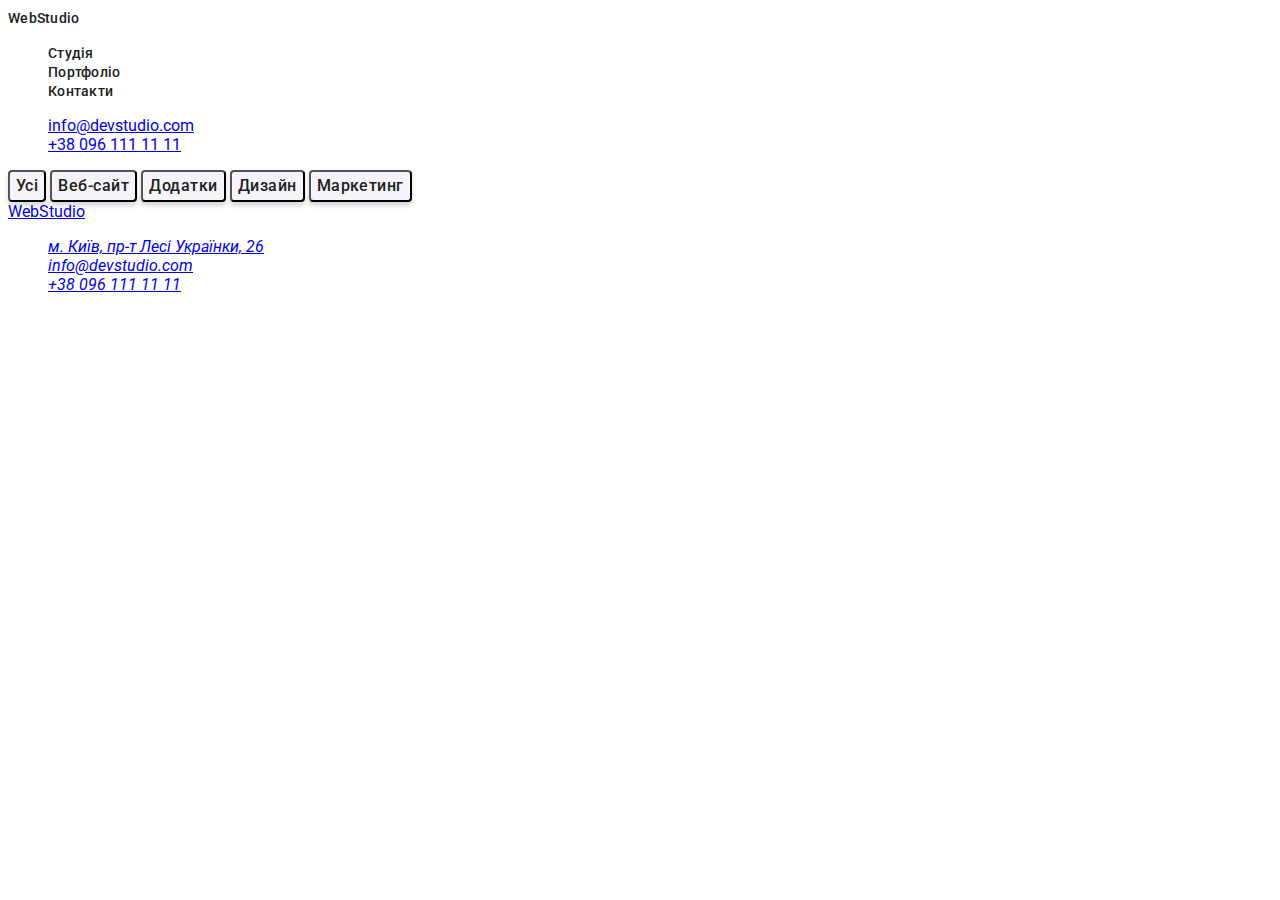
==== portfolio.html @ e7b6eefb "homework qestions" ====
<!DOCTYPE html>
<html lang="uk">
  <head>
    <meta charset="UTF-8" />
    <meta http-equiv="X-UA-Compatible" content="IE=edge" />
    <meta name="viewport" content="width=device-width, initial-scale=1.0" />
    <title>Портфоліо</title>
    <link rel="stylesheet" href="./css/styles.css" />
    <link
      href="https://fonts.googleapis.com/css2?family=Open+Sans:wght@700&family=Raleway:wght@700&family=Roboto:wght@400;500;700;900&display=swap"
      rel="stylesheet"
    />
  </head>
  <body>
    <header>
      <nav>
        <a href="./index.html">WebStudio</a>
        <ul>
          <li><a href="./index.html">Студія</a></li>
          <li><a href="./portfolio.html">Портфоліо</a></li>
          <li><a href="#">Контакти</a></li>
        </ul>
      </nav>
      <ul>
        <li><a href="mailto:info@devstudio.com">info@devstudio.com</a></li>
        <li><a href="tel:+380961111111">+38 096 111 11 11</a></li>
      </ul>
    </header>
    <main>
      <section class="filter">
        <h1 hidden >Filter</h1>
        <button type="button">Усі</button>
        <button type="button">Веб-сайт</button>
        <button type="button">Додатки</button>
        <button type="button">Дизайн</button>
        <button type="button">Маркетинг</button>
      </section>
      <section>
        <h2 hidden></h2>

      </section>
    </main>
    <footer>
      <a href="./index.html">WebStudio</a>
      <address>
        <ul>
          <li>
            <a
              href="https://goo.gl/maps/t1mz7qdVsMJgDCq68"
              target="_blank"
              rel="noreferrer noopener nofollow"
              >м. Київ, пр-т Лесі Українки, 26</a
            >
          </li>
          <li><a href="mailto:info@devstudio.com">info@devstudio.com</a></li>
          <li><a href="tel:+380961111111">+38 096 111 11 11</a></li>
        </ul>
      </address>
    </footer>
  </body>
</html>
---- css/styles.css ----
body {
  font-family: Roboto, sans-serif;
  --hover-color: #2196f3;
}

button {
  color: #ffffff;
  background: #2196f3;
  font-family: Roboto, sans-serif;
  font-size: 16px;
  font-weight: 700;
  line-height: 30px;
  align-items: center;
  text-align: center;
  letter-spacing: 0.06em;
  box-shadow: 0px 4px 4px rgba(0, 0, 0, 0.15);
  border-radius: 4px;
}

button:hover,
button:active,
button:focus {
  background: #188ce8;
}

.section-title {
  text-transform: uppercase;
  color: #ffffff;
  font-weight: 900;
  font-size: 44px;
  line-height: 60px;
  text-align: center;
  letter-spacing: 0.06em;
}

li {
  list-style: none;
}

.features-list h3 {
  font-weight: 700;
  font-size: 14px;
  line-height: 16px;
  letter-spacing: 0.03em;
  text-transform: uppercase;
}

.features-list p {
  color: #757575;
  font-weight: 400;
  font-size: 14px;
  line-height: 24px;
  letter-spacing: 0.03em;
}

.filter > button {
  color: #212121;
  background: #f5f4fa;
  /* font-family: 'Roboto'; */
  font-weight: 500;
  font-size: 16px;
  line-height: 26px;
  text-align: center;
  letter-spacing: 0.03em;
}

nav a {
  color: #212121;
  font-weight: 500;
  font-size: 14px;
  line-height: 16px;
  letter-spacing: 0.02em;
  text-decoration: none;
}

nav a:hover {
  color: var(--hover-color);
}

.comm a {
  color: #757575;
  font-weight: 500;
  font-size: 14px;
  line-height: 16px;
  letter-spacing: 0.02em;
  text-decoration: none;
}
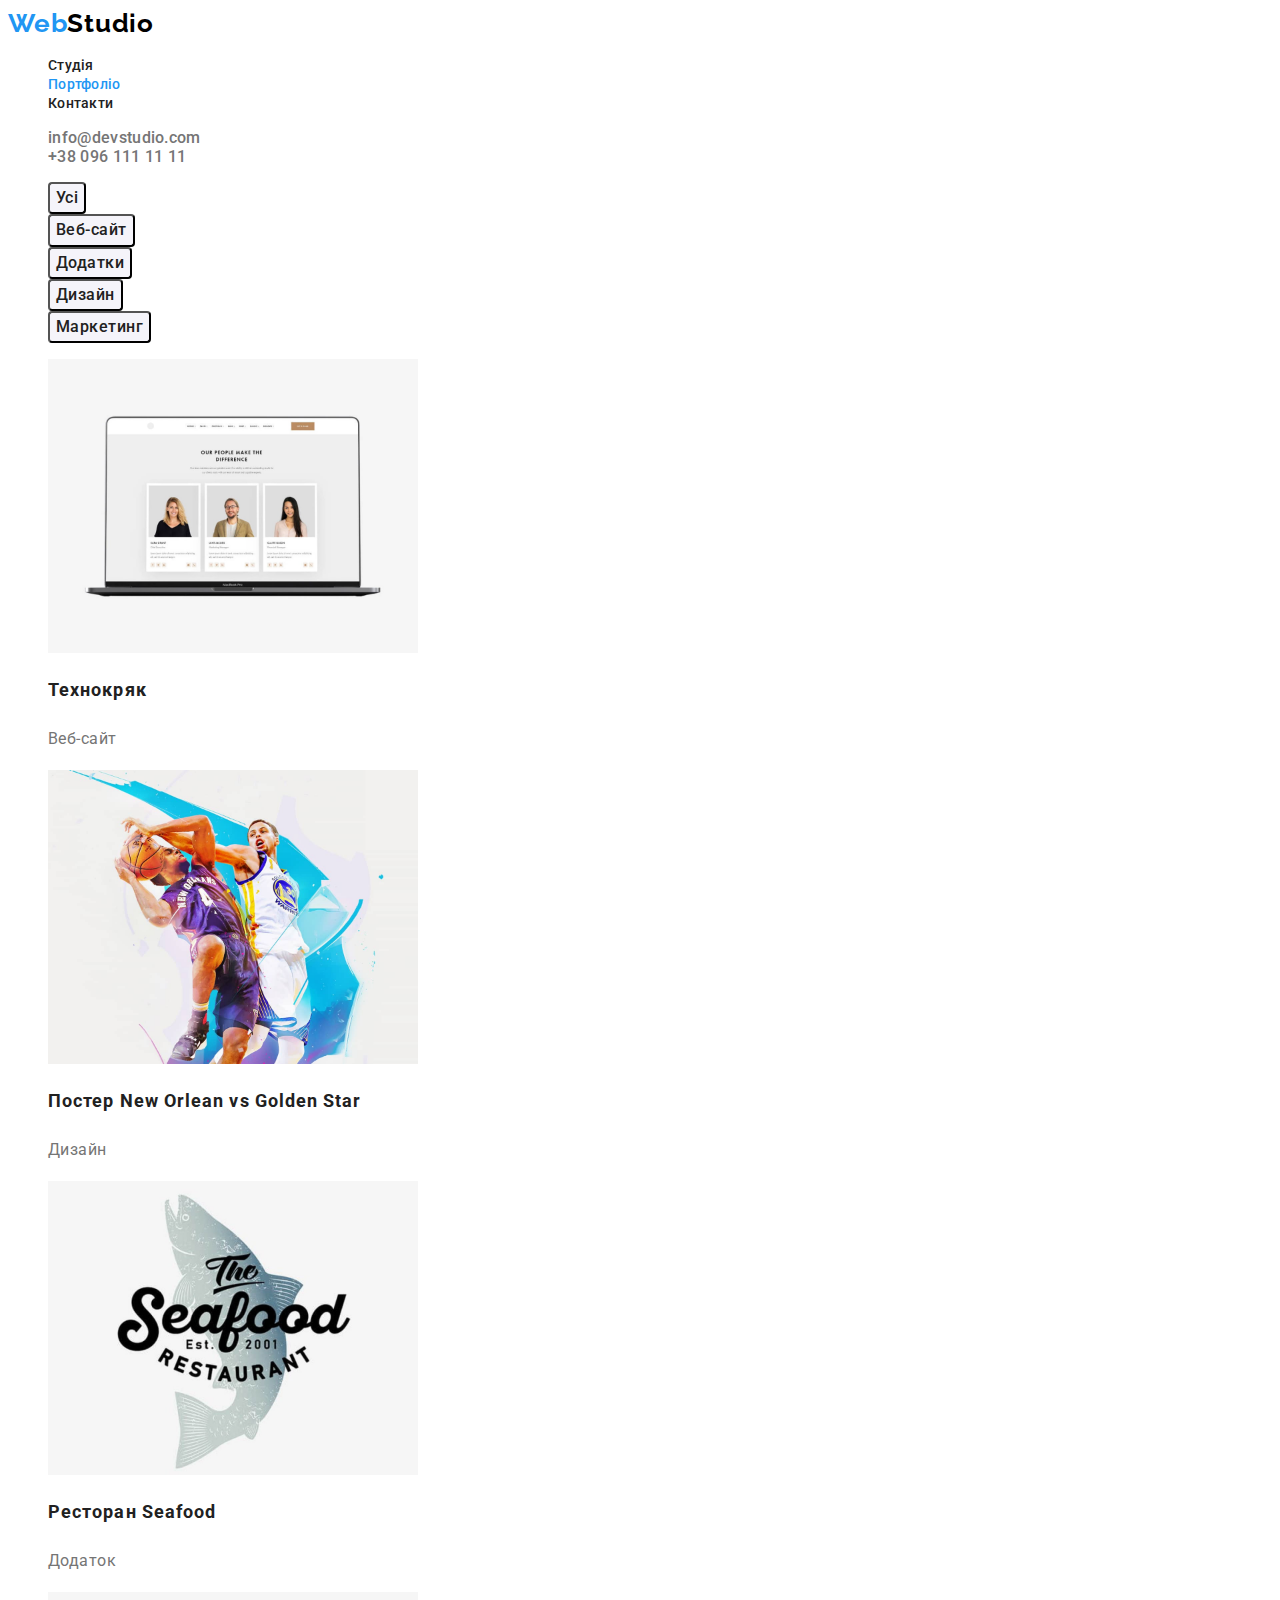
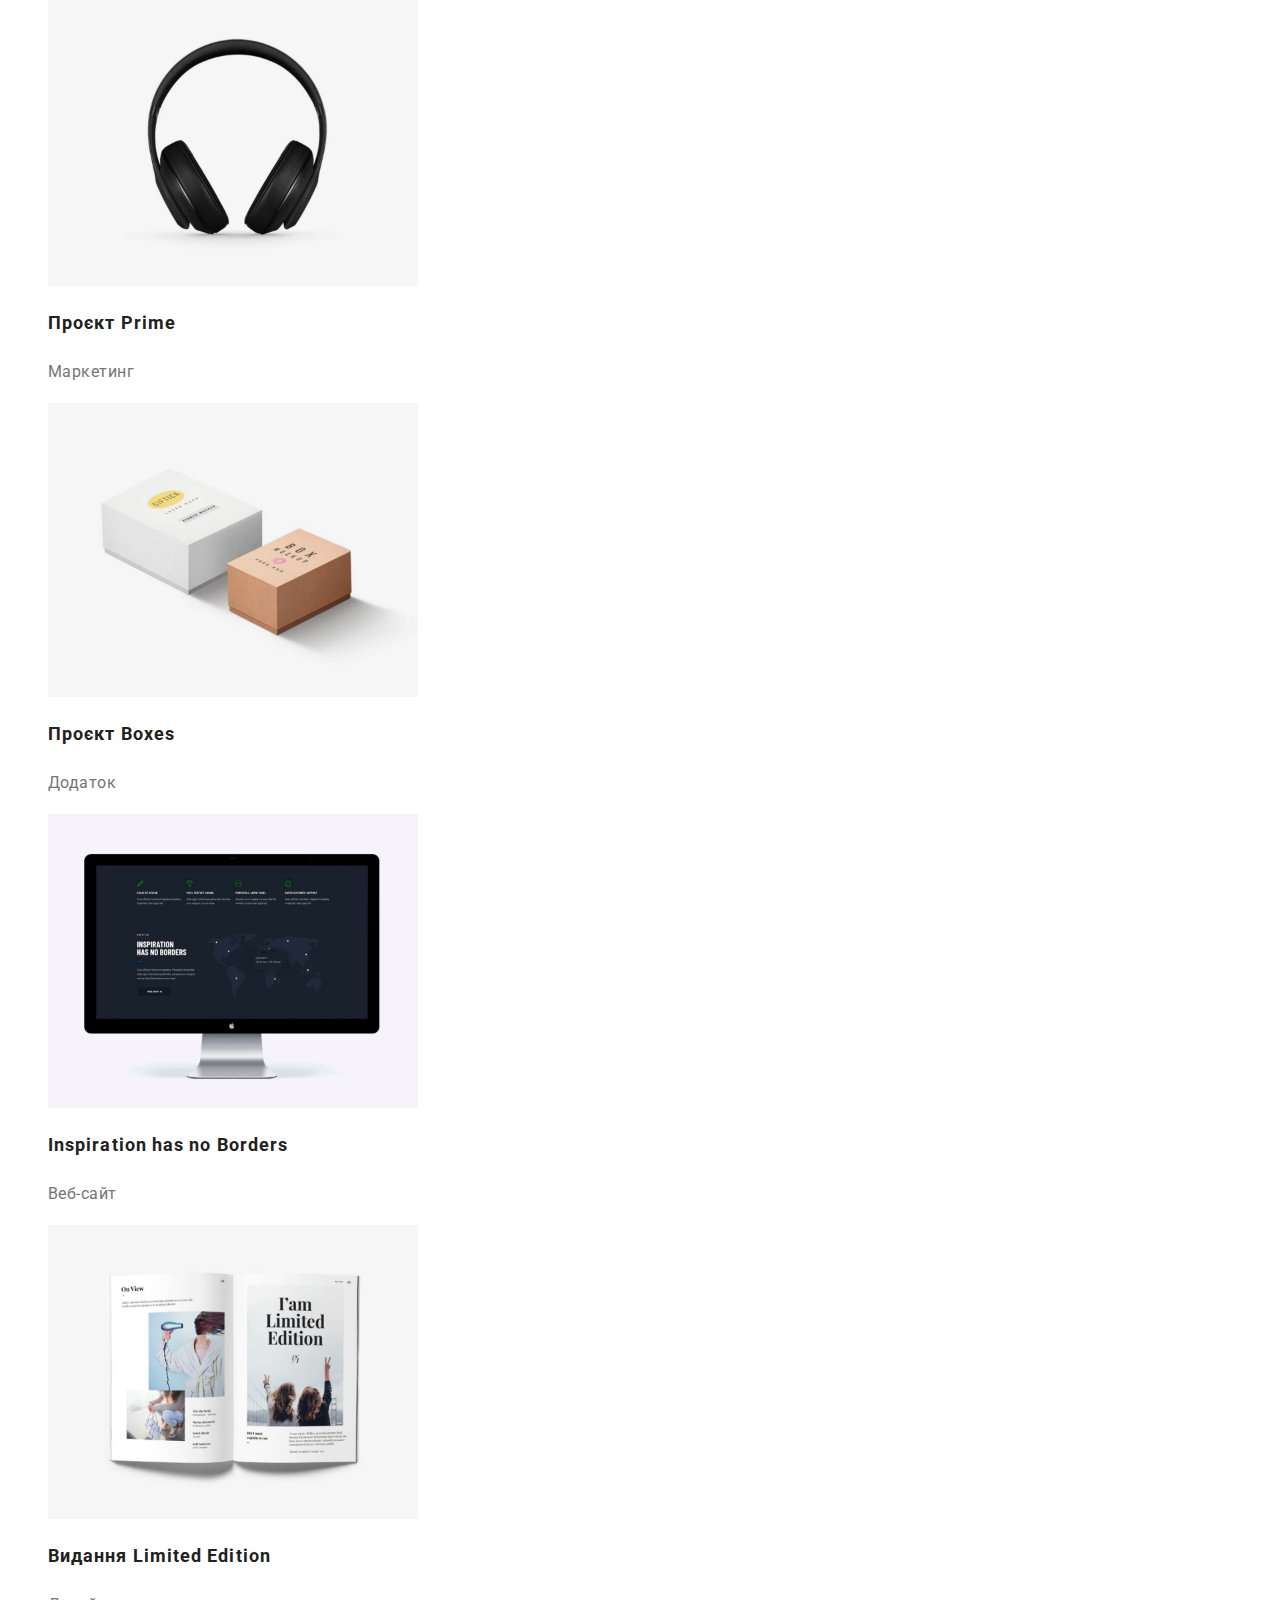
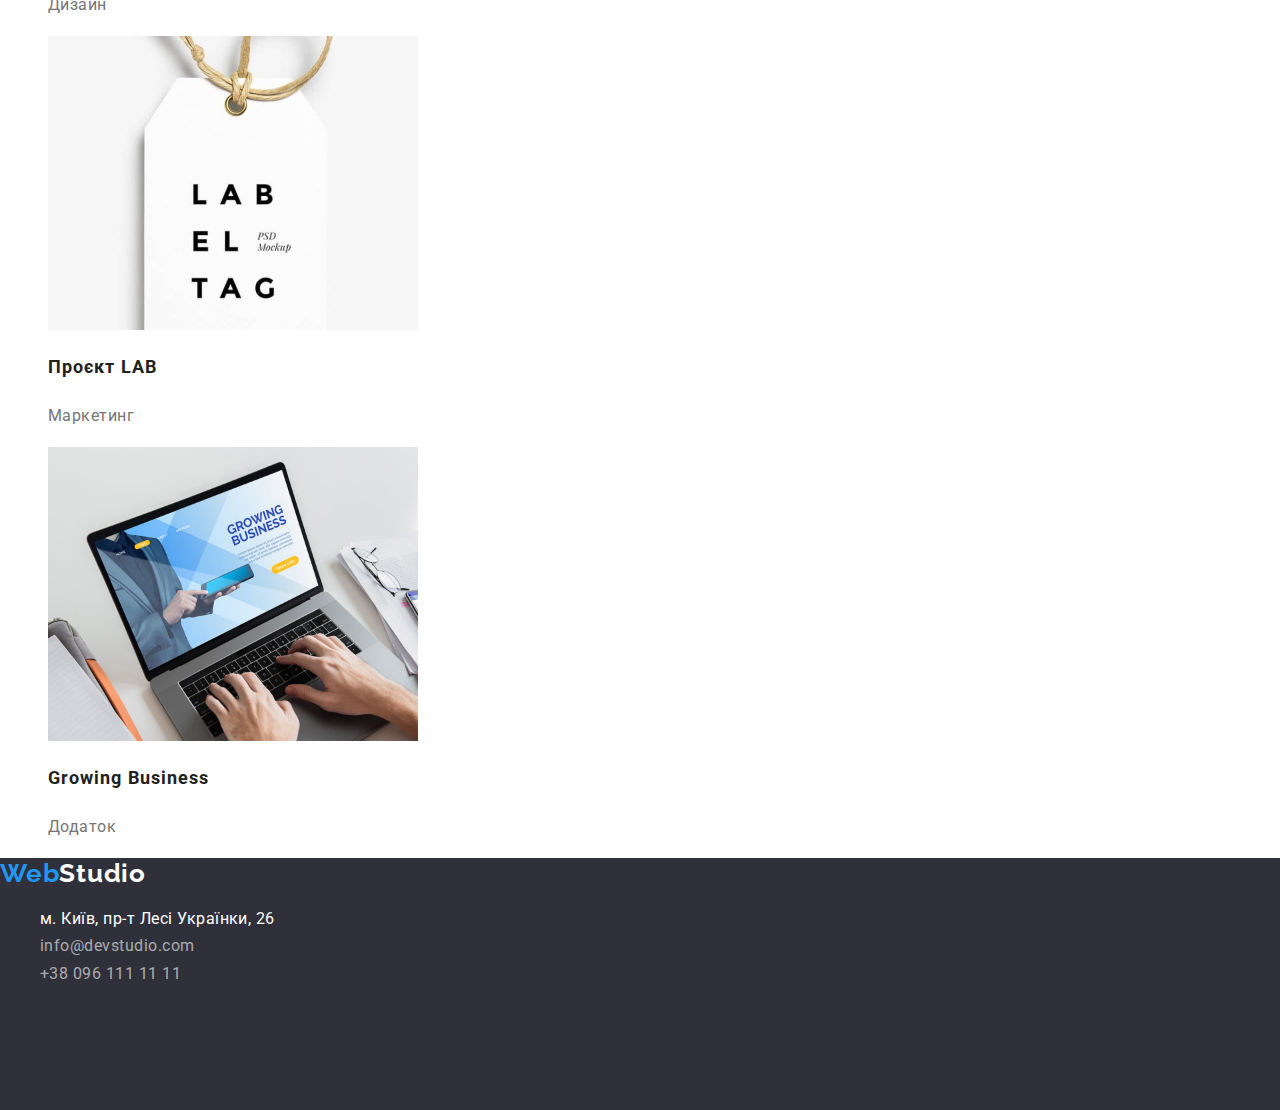
==== commit 9e0f1f8f: "homework #2" ====
--- a/portfolio.html
+++ b/portfolio.html
@@ -5,6 +5,7 @@
     <meta http-equiv="X-UA-Compatible" content="IE=edge" />
     <meta name="viewport" content="width=device-width, initial-scale=1.0" />
     <title>Портфоліо</title>
+    <link rel="stylesheet" href="./css/main-normalize.css" />
     <link rel="stylesheet" href="./css/styles.css" />
     <link
       href="https://fonts.googleapis.com/css2?family=Open+Sans:wght@700&family=Raleway:wght@700&family=Roboto:wght@400;500;700;900&display=swap"
@@ -12,39 +13,124 @@
     />
   </head>
   <body>
-    <header>
+    <header class="header">
       <nav>
-        <a href="./index.html">WebStudio</a>
+        <a class="logo" href="./index.html"
+          ><span class="accent">Web</span>Studio</a
+        >
         <ul>
-          <li><a href="./index.html">Студія</a></li>
-          <li><a href="./portfolio.html">Портфоліо</a></li>
-          <li><a href="#">Контакти</a></li>
+          <li class="nav-item"><a href="./index.html">Студія</a></li>
+          <li class="nav-item active">
+            <a href="./portfolio.html">Портфоліо</a>
+          </li>
+          <li class="nav-item"><a href="#">Контакти</a></li>
         </ul>
       </nav>
       <ul>
-        <li><a href="mailto:info@devstudio.com">info@devstudio.com</a></li>
-        <li><a href="tel:+380961111111">+38 096 111 11 11</a></li>
+        <li class="contact-item">
+          <a href="mailto:info@devstudio.com">info@devstudio.com</a>
+        </li>
+        <li class="contact-item">
+          <a href="tel:+380961111111">+38 096 111 11 11</a>
+        </li>
       </ul>
     </header>
     <main>
       <section class="filter">
-        <h1 hidden >Filter</h1>
-        <button type="button">Усі</button>
-        <button type="button">Веб-сайт</button>
-        <button type="button">Додатки</button>
-        <button type="button">Дизайн</button>
-        <button type="button">Маркетинг</button>
-      </section>
-      <section>
-        <h2 hidden></h2>
-
+        <h1 hidden>Portfolio</h1>
+        <!-- Кнопки Фильтра -->
+        <ul>
+          <li class="filter-item">
+            <button type="button" class="filter-btn active">Усі</button>
+          </li>
+          <li class="filter-item">
+            <button type="button" class="filter-btn">Веб-сайт</button>
+          </li>
+          <li class="filter-item">
+            <button type="button" class="filter-btn">Додатки</button>
+          </li>
+          <li class="filter-item">
+            <button type="button" class="filter-btn">Дизайн</button>
+          </li>
+          <li class="filter-item">
+            <button type="button" class="filter-btn">Маркетинг</button>
+          </li>
+        </ul>
+        <!-- Карточки фильтра -->
+        <ul class="filter-list">
+          <li>
+            <a href="#">
+              <img src="./images/technocryack.jpg" alt="website mockup" width="370">
+              <h2 class="filter-title">Технокряк</h2>
+              <p class="filter-title-description">Веб-сайт</p>
+            </a>
+          </li>
+          <li>
+            <a href="">
+              <img src="./images/backetball-poster.jpg" alt="backetball poster" width="370">
+              <h2 class="filter-title">Постер <span lang="en">New Orlean vs Golden Star</span></h2>
+              <p class="filter-title-description">Дизайн</p>
+            </a>
+          </li>
+          <li>
+            <a href="#">
+              <img src="./images/seafood.jpg" alt="seafood restaurant logo" width="370">
+              <h2 class="filter-title">Ресторан <span lang="en">Seafood</span></h2>
+              <p class="filter-title-description">Додаток</p>
+            </a>
+          </li>
+          <li>
+            <a href="#">
+              <img src="./images/prime-project.jpg" alt="headset" width="370">
+              <h2 class="filter-title">Проєкт <span lang="en">Prime</span></h2>
+              <p class="filter-title-description">Маркетинг</p>
+            </a>
+          </li>
+          <li>
+            <a href="#">
+              <img src="./images/boxes-project.jpg" alt="Two Boxes" width="370">
+              <h2 class="filter-title">Проєкт Boxes</h2>
+              <p class="filter-title-description">Додаток</p>
+            </a>
+          </li>
+          <li>
+            <a href="#">
+              <img src="./images/inspiration-website.jpg" alt="Monitor displaying a website" width="370">
+              <h2 class="filter-title" lang="en">Inspiration has no Borders</h2>
+              <p class="filter-title-description">Веб-сайт</p>
+            </a>
+          </li>
+          <li>
+            <a href="#">
+              <img src="./images/limited-ed.jpg" alt="a magazine" width="370">
+              <h2 class="filter-title">Видання <span lang="en">Limited Edition</span></h2>
+              <p class="filter-title-description">Дизайн</p>
+            </a>
+          </li>
+          <li>
+            <a href="#">
+              <img src="./images/lab-project.jpg" alt="tag" width="370">
+              <h2 class="filter-title">Проєкт <span lang="en">LAB</span></h2>
+              <p class="filter-title-description">Маркетинг</p>
+            </a>
+          </li>
+          <li>
+            <a href="#">
+              <img src="./images/growing-business.jpg" alt="hands typing on a Laptop" width="370">
+              <h2 class="filter-title" lang="en">Growing Business</h2>
+              <p class="filter-title-description">Додаток</p>
+            </a>
+          </li>
+        </ul>
       </section>
     </main>
-    <footer>
-      <a href="./index.html">WebStudio</a>
-      <address>
+    <footer class="footer">
+      <a class="logo" href="./index.html"
+        ><span class="accent">Web</span>Studio</a
+      >
+      <address class="address">
         <ul>
-          <li>
+          <li class="address-item">
             <a
               href="https://goo.gl/maps/t1mz7qdVsMJgDCq68"
               target="_blank"
@@ -52,8 +138,12 @@
               >м. Київ, пр-т Лесі Українки, 26</a
             >
           </li>
-          <li><a href="mailto:info@devstudio.com">info@devstudio.com</a></li>
-          <li><a href="tel:+380961111111">+38 096 111 11 11</a></li>
+           <li class="contact-item">
+            <a class="contact-mail" href="mailto:info@devstudio.com">info@devstudio.com</a>
+          </li>
+          <li class="contact-item">
+            <a class="contact-phone" href="tel:+380961111111">+38 096 111 11 11</a>
+          </li>
         </ul>
       </address>
     </footer>
--- a/css/styles.css
+++ b/css/styles.css
@@ -1,87 +1,220 @@
+:root {
+  --main-color: #212121;
+  --hover-color: #2196f3;
+  --logo-accent-color: #2196f3;
+  --background-color: #2f303a;
+  --btn-background-color: #2196f3;
+  --btn-hover-color: #188ce8;
+  --contact-item-color: #757575;
+  --footer-contact-color: rgba(255, 255, 255, 0.6);
+  --header-logo-color: #000000;
+  --footer-logo-color: #ffffff;
+  --hero-title-color: #ffffff;
+  --features-list-color: #757575;
+  --team-description-color: #757575;
+  --filter-description-color: #757575;
+  --filter-background-color: #f5f4fa;
+  --filter-active-color: #ffffff;
+  --address-item-color: #ffffff;
+  --box-shadow: 0px 3px 1px rgba(0, 0, 0, 0.1), 0px 1px 2px rgba(0, 0, 0, 0.08),
+    0px 2px 2px rgba(0, 0, 0, 0.12);
+  --hero-box-shadow: 0px 4px 4px rgba(0, 0, 0, 0.15);
+}
 body {
-  font-family: Roboto, sans-serif;
-  --hover-color: #2196f3;
-}
-
-button {
-  color: #ffffff;
-  background: #2196f3;
-  font-family: Roboto, sans-serif;
-  font-size: 16px;
+  font-family: Roboto, Arial, sans-serif;
+  color: var(--main-color);
+}
+
+/* Navigation */
+.header .logo {
+  color: var(--header-logo-color);
+}
+
+.nav-item a {
+  font-weight: 500;
+  font-size: 14px;
+  line-height: 1.14;
+  letter-spacing: 0.02em;
+
+  color: inherit;
+}
+
+.nav-item a:hover,
+.nav-item a:focus,
+.nav-item.active a {
+  color: var(--hover-color);
+}
+
+.header .contact-item a {
+  font-weight: 500;
+  line-height: 1.14;
+  letter-spacing: 0.02em;
+
+  color: var(--contact-item-color);
+}
+
+.contact-item a:hover,
+.contact-item a:focus {
+  color: var(--hover-color);
+}
+
+.logo {
+  font-family: Raleway, sans-serif;
   font-weight: 700;
-  line-height: 30px;
+  font-size: 26px;
+  line-height: 1.19;
+  letter-spacing: 0.03em;
+  text-decoration: none;
+
+}
+
+.logo .accent {
+  color: var(--logo-accent-color);
+}
+
+/* Hero section */
+
+.hero .main-btn {
+  font-family: inherit;
+  font-weight: 700;
+  font-size: 16px;
+  line-height: 1.88;
   align-items: center;
   text-align: center;
   letter-spacing: 0.06em;
-  box-shadow: 0px 4px 4px rgba(0, 0, 0, 0.15);
+  cursor: pointer;
+
+  color: var(--logo-color);
+  background: var(--btn-background-color);
+  box-shadow: var(--hero-box-shadow);
   border-radius: 4px;
 }
 
-button:hover,
-button:active,
-button:focus {
-  background: #188ce8;
-}
-
-.section-title {
-  text-transform: uppercase;
-  color: #ffffff;
+.hero .main-btn:hover,
+.hero .main-btn:active,
+.hero .main-btn:focus {
+  background: var(--btn-hover-color);
+}
+
+.hero-title {
   font-weight: 900;
   font-size: 44px;
-  line-height: 60px;
+  line-height: 1.36;
   text-align: center;
   letter-spacing: 0.06em;
-}
-
-li {
-  list-style: none;
-}
-
-.features-list h3 {
+
+  text-transform: uppercase;
+  color: var(--hero-title-color);
+  background-color: var(--background-color);
+}
+
+/* Features section */
+
+.feature-title {
   font-weight: 700;
-  font-size: 14px;
-  line-height: 16px;
-  letter-spacing: 0.03em;
-  text-transform: uppercase;
 }
 
 .features-list p {
-  color: #757575;
-  font-weight: 400;
-  font-size: 14px;
-  line-height: 24px;
-  letter-spacing: 0.03em;
-}
-
-.filter > button {
-  color: #212121;
-  background: #f5f4fa;
-  /* font-family: 'Roboto'; */
-  font-weight: 500;
-  font-size: 16px;
-  line-height: 26px;
-  text-align: center;
-  letter-spacing: 0.03em;
-}
-
-nav a {
-  color: #212121;
-  font-weight: 500;
-  font-size: 14px;
-  line-height: 16px;
-  letter-spacing: 0.02em;
-  text-decoration: none;
-}
-
-nav a:hover {
-  color: var(--hover-color);
-}
-
-.comm a {
-  color: #757575;
-  font-weight: 500;
-  font-size: 14px;
-  line-height: 16px;
-  letter-spacing: 0.02em;
-  text-decoration: none;
-}
+  line-height: 1.71;
+  letter-spacing: 0.03em;
+
+  color: var(--features-list-color);
+}
+
+/* Work section */
+
+.work h2 {
+font-weight: 700;
+font-size: 36px;
+line-height: 1.16;
+text-align: center;
+letter-spacing: 0.03em;
+
+
+}
+
+/* Team section */
+
+.team-description {
+  font-size: 16px;
+
+  color: var(--team-description-color);
+}
+
+.team-list,
+.feature-title {
+  line-height: 1.17;
+
+}
+.team-title {
+  font-weight: 500;
+  font-size: 16px;
+}
+
+/* Portfolio Filter */
+
+.filter-btn {
+  font-family: inherit;
+  font-weight: 500;
+  font-size: 16px;
+  line-height: 1.63;
+  letter-spacing: 0.03em;
+  cursor: pointer;
+
+  color: inherit;
+  background-color: var(--filter-background-color);
+  border-radius: 4px;
+}
+
+.filter-btn:hover,
+.filter-btn:focus {
+  color: var(--filter-active-color);
+  background-color: var(--hover-color);
+  box-shadow: var(--box-shadow);
+}
+/* Footer section */
+
+.footer {
+  position: absolute;
+  width: 1600px;
+  height: 252px;
+  left: 0px;
+
+  background-color: var(--background-color);
+}
+
+.footer .logo {
+  color: var(--footer-logo-color);
+}
+
+.address {
+  font-style: normal;
+  line-height: 1.71;
+  letter-spacing: 0.03em;
+}
+
+.address-item a{
+  color: var(--address-item-color);
+}
+
+.contact-mail,
+.contact-phone {
+  color: var(--footer-contact-color)
+}
+
+.filter-title {
+font-weight: 700;
+font-size: 18px;
+line-height: 2.0;
+letter-spacing: 0.06em;
+
+color: var(--main-color);
+}
+
+.filter-title-description {
+font-size: 16px;
+line-height: 1.88;
+letter-spacing: 0.03em;
+
+color: var(--filter-description-color);
+}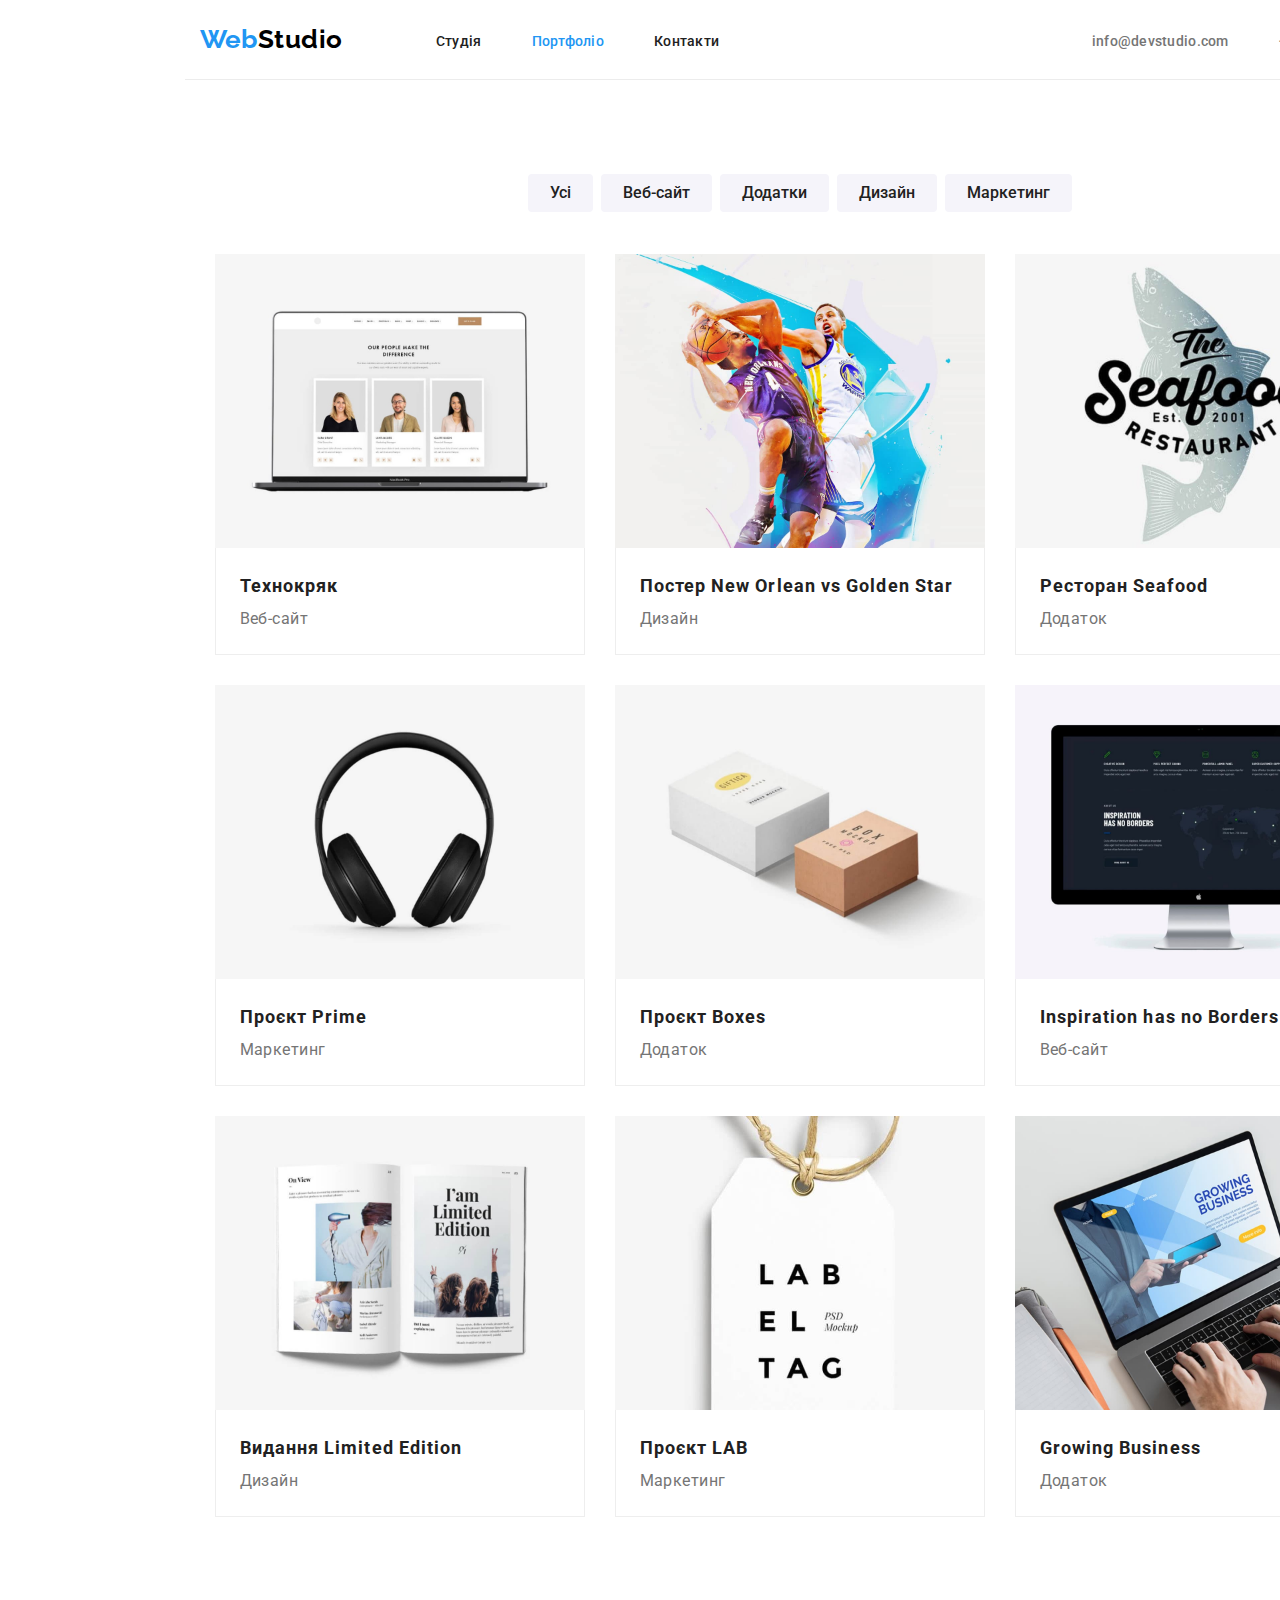
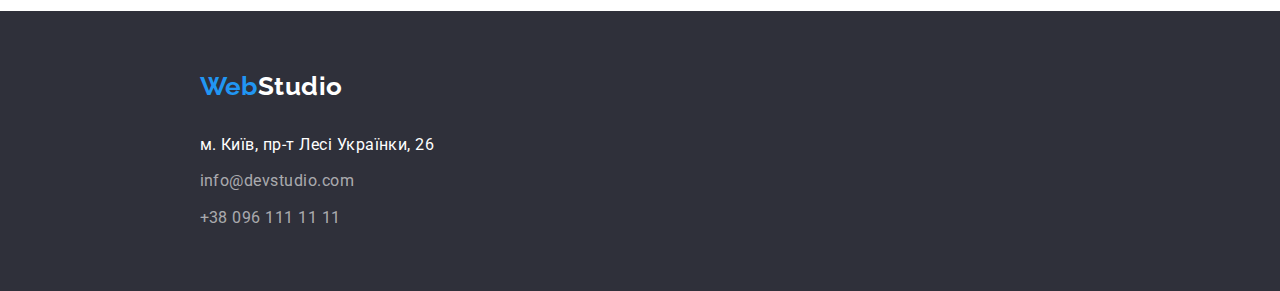
==== commit 474b03c5: "major updates" ====
--- a/portfolio.html
+++ b/portfolio.html
@@ -14,11 +14,11 @@
   </head>
   <body>
     <header class="header">
+      <a class="logo" href="./index.html"
+        ><span class="accent">Web</span>Studio</a
+      >
       <nav>
-        <a class="logo" href="./index.html"
-          ><span class="accent">Web</span>Studio</a
-        >
-        <ul>
+        <ul class="nav-list">
           <li class="nav-item"><a href="./index.html">Студія</a></li>
           <li class="nav-item active">
             <a href="./portfolio.html">Портфоліо</a>
@@ -26,7 +26,7 @@
           <li class="nav-item"><a href="#">Контакти</a></li>
         </ul>
       </nav>
-      <ul>
+      <ul class="contact-list">
         <li class="contact-item">
           <a href="mailto:info@devstudio.com">info@devstudio.com</a>
         </li>
@@ -38,114 +38,185 @@
     <main>
       <section class="filter">
         <h1 hidden>Portfolio</h1>
-        <!-- Кнопки Фильтра -->
-        <ul>
-          <li class="filter-item">
-            <button type="button" class="filter-btn active">Усі</button>
-          </li>
-          <li class="filter-item">
-            <button type="button" class="filter-btn">Веб-сайт</button>
-          </li>
-          <li class="filter-item">
-            <button type="button" class="filter-btn">Додатки</button>
-          </li>
-          <li class="filter-item">
-            <button type="button" class="filter-btn">Дизайн</button>
-          </li>
-          <li class="filter-item">
-            <button type="button" class="filter-btn">Маркетинг</button>
-          </li>
-        </ul>
-        <!-- Карточки фильтра -->
-        <ul class="filter-list">
-          <li>
-            <a href="#">
-              <img src="./images/technocryack.jpg" alt="website mockup" width="370">
-              <h2 class="filter-title">Технокряк</h2>
-              <p class="filter-title-description">Веб-сайт</p>
-            </a>
-          </li>
-          <li>
-            <a href="">
-              <img src="./images/backetball-poster.jpg" alt="backetball poster" width="370">
-              <h2 class="filter-title">Постер <span lang="en">New Orlean vs Golden Star</span></h2>
-              <p class="filter-title-description">Дизайн</p>
-            </a>
-          </li>
-          <li>
-            <a href="#">
-              <img src="./images/seafood.jpg" alt="seafood restaurant logo" width="370">
-              <h2 class="filter-title">Ресторан <span lang="en">Seafood</span></h2>
-              <p class="filter-title-description">Додаток</p>
-            </a>
-          </li>
-          <li>
-            <a href="#">
-              <img src="./images/prime-project.jpg" alt="headset" width="370">
-              <h2 class="filter-title">Проєкт <span lang="en">Prime</span></h2>
-              <p class="filter-title-description">Маркетинг</p>
-            </a>
-          </li>
-          <li>
-            <a href="#">
-              <img src="./images/boxes-project.jpg" alt="Two Boxes" width="370">
-              <h2 class="filter-title">Проєкт Boxes</h2>
-              <p class="filter-title-description">Додаток</p>
-            </a>
-          </li>
-          <li>
-            <a href="#">
-              <img src="./images/inspiration-website.jpg" alt="Monitor displaying a website" width="370">
-              <h2 class="filter-title" lang="en">Inspiration has no Borders</h2>
-              <p class="filter-title-description">Веб-сайт</p>
-            </a>
-          </li>
-          <li>
-            <a href="#">
-              <img src="./images/limited-ed.jpg" alt="a magazine" width="370">
-              <h2 class="filter-title">Видання <span lang="en">Limited Edition</span></h2>
-              <p class="filter-title-description">Дизайн</p>
-            </a>
-          </li>
-          <li>
-            <a href="#">
-              <img src="./images/lab-project.jpg" alt="tag" width="370">
-              <h2 class="filter-title">Проєкт <span lang="en">LAB</span></h2>
-              <p class="filter-title-description">Маркетинг</p>
-            </a>
-          </li>
-          <li>
-            <a href="#">
-              <img src="./images/growing-business.jpg" alt="hands typing on a Laptop" width="370">
-              <h2 class="filter-title" lang="en">Growing Business</h2>
-              <p class="filter-title-description">Додаток</p>
-            </a>
-          </li>
-        </ul>
+        <!------------------ Кнопки Фильтра ---------------->
+        <div class="filter-container">
+          <ul class="filter-list">
+            <li class="filter-item">
+              <button type="button" class="filter-btn active">Усі</button>
+            </li>
+            <li class="filter-item">
+              <button type="button" class="filter-btn">Веб-сайт</button>
+            </li>
+            <li class="filter-item">
+              <button type="button" class="filter-btn">Додатки</button>
+            </li>
+            <li class="filter-item">
+              <button type="button" class="filter-btn">Дизайн</button>
+            </li>
+            <li class="filter-item">
+              <button type="button" class="filter-btn">Маркетинг</button>
+            </li>
+          </ul>
+        </div>
+        <!----------------- Карточки фильтра --------------->
+        <div class="container">
+          <ul class="card-list">
+            <li class="card-item">
+              <a href="#">
+                <img
+                  src="./images/technocryack.jpg"
+                  alt="website mockup"
+                  width="370"
+                />
+                <div class="text-container">
+                  <h2 class="card-title">Технокряк</h2>
+                  <p class="card-text">Веб-сайт</p>
+                </div>
+              </a>
+            </li>
+            <li class="card-item">
+              <a href="#">
+                <img
+                  src="./images/backetball-poster.jpg"
+                  alt="backetball poster"
+                  width="370"
+                />
+                <div class="text-container">
+                  <h2 class="card-title">
+                    Постер <span lang="en">New Orlean vs Golden Star</span>
+                  </h2>
+                  <p class="card-text">Дизайн</p>
+                </div>
+              </a>
+            </li>
+            <li class="card-item">
+              <a href="#">
+                <img
+                  src="./images/seafood.jpg"
+                  alt="seafood restaurant logo"
+                  width="370"
+                />
+                <div class="text-container">
+                  <h2 class="card-title">
+                    Ресторан <span lang="en">Seafood</span>
+                  </h2>
+                  <p class="card-text">Додаток</p>
+                </div>
+              </a>
+            </li>
+            <li class="card-item">
+              <a href="#">
+                <img
+                  src="./images/prime-project.jpg"
+                  alt="headset"
+                  width="370"
+                />
+                <div class="text-container">
+                  <h2 class="card-title">
+                    Проєкт <span lang="en">Prime</span>
+                  </h2>
+                  <p class="card-text">Маркетинг</p>
+                </div>
+              </a>
+            </li>
+            <li class="card-item">
+              <a href="#">
+                <img
+                  src="./images/boxes-project.jpg"
+                  alt="Two Boxes"
+                  width="370"
+                />
+                <div class="text-container">
+                  <h2 class="card-title">Проєкт Boxes</h2>
+                  <p class="card-text">Додаток</p>
+                </div>
+              </a>
+            </li>
+            <li class="card-item">
+              <a href="#">
+                <img
+                  src="./images/inspiration-website.jpg"
+                  alt="Monitor displaying a website"
+                  width="370"
+                />
+                <div class="text-container">
+                  <h2 class="card-title" lang="en">
+                    Inspiration has no Borders
+                  </h2>
+                  <p class="card-text">Веб-сайт</p>
+                </div>
+              </a>
+            </li>
+            <li class="card-item">
+              <a href="#">
+                <img
+                  src="./images/limited-ed.jpg"
+                  alt="a magazine"
+                  width="370"
+                />
+                <div class="text-container">
+                  <h2 class="card-title">
+                    Видання <span lang="en">Limited Edition</span>
+                  </h2>
+                  <p class="card-text">Дизайн</p>
+                </div>
+              </a>
+            </li>
+            <li class="card-item">
+              <a href="#">
+                <img src="./images/lab-project.jpg" alt="tag" width="370" />
+                <div class="text-container">
+                  <h2 class="card-title">Проєкт <span lang="en">LAB</span></h2>
+                  <p class="card-text">Маркетинг</p>
+                </div>
+              </a>
+            </li>
+            <li class="card-item">
+              <a href="#">
+                <img
+                  src="./images/growing-business.jpg"
+                  alt="hands typing on a Laptop"
+                  width="370"
+                />
+                <div class="text-container">
+                  <h2 class="card-title" lang="en">Growing Business</h2>
+                  <p class="card-text">Додаток</p>
+                </div>
+              </a>
+            </li>
+          </ul>
+        </div>
       </section>
     </main>
+    <!------------------------- Подвал ------------------->
     <footer class="footer">
-      <a class="logo" href="./index.html"
-        ><span class="accent">Web</span>Studio</a
-      >
-      <address class="address">
-        <ul>
-          <li class="address-item">
-            <a
-              href="https://goo.gl/maps/t1mz7qdVsMJgDCq68"
-              target="_blank"
-              rel="noreferrer noopener nofollow"
-              >м. Київ, пр-т Лесі Українки, 26</a
-            >
-          </li>
-           <li class="contact-item">
-            <a class="contact-mail" href="mailto:info@devstudio.com">info@devstudio.com</a>
-          </li>
-          <li class="contact-item">
-            <a class="contact-phone" href="tel:+380961111111">+38 096 111 11 11</a>
-          </li>
-        </ul>
-      </address>
+      <div class="footer-container">
+        <a class="logo" href="./index.html"
+          ><span class="accent">Web</span>Studio</a
+        >
+        <address class="address">
+          <ul class="address-list">
+            <li class="address-item">
+              <a
+                href="https://goo.gl/maps/t1mz7qdVsMJgDCq68"
+                target="_blank"
+                rel="noreferrer noopener nofollow"
+                >м. Київ, пр-т Лесі Українки, 26</a
+              >
+            </li>
+            <li class="contact-item">
+              <a class="contact-mail" href="mailto:info@devstudio.com"
+                >info@devstudio.com</a
+              >
+            </li>
+            <li class="contact-item">
+              <a class="contact-phone" href="tel:+380961111111"
+                >+38 096 111 11 11</a
+              >
+            </li>
+          </ul>
+        </address>
+      </div>
     </footer>
   </body>
 </html>
--- a/css/styles.css
+++ b/css/styles.css
@@ -1,28 +1,29 @@
 :root {
   --main-color: #212121;
-  --hover-color: #2196f3;
-  --logo-accent-color: #2196f3;
-  --background-color: #2f303a;
-  --btn-background-color: #2196f3;
+  --secondary-color: #ffffff;
+  --accent-color: #2196f3;
+  --description-color: #757575;
+  --background-color: #c4c4c4;
+  --footer-background-color: #2F303A;
   --btn-hover-color: #188ce8;
-  --contact-item-color: #757575;
   --footer-contact-color: rgba(255, 255, 255, 0.6);
   --header-logo-color: #000000;
-  --footer-logo-color: #ffffff;
-  --hero-title-color: #ffffff;
-  --features-list-color: #757575;
-  --team-description-color: #757575;
-  --filter-description-color: #757575;
   --filter-background-color: #f5f4fa;
-  --filter-active-color: #ffffff;
-  --address-item-color: #ffffff;
   --box-shadow: 0px 3px 1px rgba(0, 0, 0, 0.1), 0px 1px 2px rgba(0, 0, 0, 0.08),
     0px 2px 2px rgba(0, 0, 0, 0.12);
   --hero-box-shadow: 0px 4px 4px rgba(0, 0, 0, 0.15);
-}
+  --card-item-shadow: 0px 1px 1px rgba(0, 0, 0, 0.12), 0px 4px 4px rgba(0, 0, 0, 0.06), 1px 4px 6px rgba(0, 0, 0, 0.16);
+
+}
+
 body {
-  font-family: Roboto, Arial, sans-serif;
+  box-sizing: border-box;
+  font-family: Roboto, sans-serif;
+  letter-spacing: 0.03em;
   color: var(--main-color);
+  width: 1600px;
+  border-right: 1px solid #ececec;
+  margin: 0 auto
 }
 
 /* Navigation */
@@ -31,10 +32,13 @@
 }
 
 .nav-item a {
+  /* display: block; */
   font-weight: 500;
   font-size: 14px;
   line-height: 1.14;
   letter-spacing: 0.02em;
+  padding-top: 31px;
+  padding-bottom: 31px;
 
   color: inherit;
 }
@@ -42,20 +46,25 @@
 .nav-item a:hover,
 .nav-item a:focus,
 .nav-item.active a {
-  color: var(--hover-color);
+  color: var(--accent-color);
 }
 
 .header .contact-item a {
   font-weight: 500;
+  font-size: 14px;
   line-height: 1.14;
   letter-spacing: 0.02em;
-
-  color: var(--contact-item-color);
+  padding-top: 31px;
+  padding-bottom: 31px;
+
+  color: var(--description-color);
 }
 
 .contact-item a:hover,
-.contact-item a:focus {
-  color: var(--hover-color);
+.contact-item a:focus,
+.address-item a:hover,
+.address-item a:focus {
+  color: var(--accent-color);
 }
 
 .logo {
@@ -63,36 +72,56 @@
   font-weight: 700;
   font-size: 26px;
   line-height: 1.19;
-  letter-spacing: 0.03em;
-  text-decoration: none;
-
+  /* margin-top: 24px;
+  margin-left: 215px; */
 }
 
 .logo .accent {
-  color: var(--logo-accent-color);
+  color: var(--accent-color);
 }
 
 /* Hero section */
 
+.hero-container {
+  /* display: flex; */
+  width: 1200px;
+  padding: 200px 0;
+  margin: 0 auto;
+  /* flex-wrap: wrap; */
+     text-align: center
+}
+
+.hero .overlay {
+  max-width: 1600px;
+  margin: 0 auto;
+
+  background-color: var(--background-color);
+}
+
 .hero .main-btn {
+  margin-top: 30px;
+  width: 216px;
+  padding: 10px 0;
   font-family: inherit;
   font-weight: 700;
   font-size: 16px;
   line-height: 1.88;
-  align-items: center;
+  text-align: center;
   text-align: center;
   letter-spacing: 0.06em;
   cursor: pointer;
 
-  color: var(--logo-color);
-  background: var(--btn-background-color);
+  color: var(--secondary-color);
+  background: var(--accent-color);
   box-shadow: var(--hero-box-shadow);
   border-radius: 4px;
+  border: 0;
 }
 
 .hero .main-btn:hover,
 .hero .main-btn:active,
 .hero .main-btn:focus {
+  color: var(--secondary-color);
   background: var(--btn-hover-color);
 }
 
@@ -102,54 +131,162 @@
   line-height: 1.36;
   text-align: center;
   letter-spacing: 0.06em;
+  padding-right: 200px;
+  padding-left: 200px;
 
   text-transform: uppercase;
-  color: var(--hero-title-color);
-  background-color: var(--background-color);
+  color: var(--secondary-color);
 }
 
 /* Features section */
 
+.features {
+  padding-top: 94px;
+  width: 1170px;
+  margin: 0 auto;
+}
+
 .feature-title {
+  font-size: 14px;
   font-weight: 700;
+  text-transform: uppercase;
+}
+
+.features-list {
+  display: flex;
+  gap: 30px;
+}
+
+.features-list li {
+  flex-basis: calc((100%-90px) / 4);
 }
 
 .features-list p {
   line-height: 1.71;
-  letter-spacing: 0.03em;
-
-  color: var(--features-list-color);
+  font-size: 14px;
+  margin-top: 10px;
+
+  color: var(--description-color);
 }
 
 /* Work section */
 
-.work h2 {
-font-weight: 700;
-font-size: 36px;
-line-height: 1.16;
-text-align: center;
-letter-spacing: 0.03em;
-
-
+.work {
+  margin-top: 94px;
+}
+
+.work-list {
+  display: flex;
+  gap: 30px;
+  justify-content: center;
+  margin-top: 50px;
+  padding-bottom: 94px;
+}
+
+.work h2,
+.team h2 {
+  font-weight: 700;
+  font-size: 36px;
+  line-height: 1.16;
+  text-align: center;
 }
 
 /* Team section */
 
-.team-description {
-  font-size: 16px;
-
-  color: var(--team-description-color);
+.team {
+  background-color: var(--filter-background-color);
+}
+.team-title {
+  padding-top: 94px;
 }
 
 .team-list,
 .feature-title {
   line-height: 1.17;
-
+}
+
+.team-list {
+  display: flex;
+  padding-top: 50px;
+  justify-content: center;
+  gap: 30px;
 }
 .team-title {
   font-weight: 500;
   font-size: 16px;
 }
+
+.team-item {
+  display: block;
+  height: 368px;
+  margin-bottom: 94px;
+  padding: 0;
+  background-color: var(--secondary-color);
+  box-shadow: 0px 1px 3px rgba(0, 0, 0, 0.12), 0px 1px 1px rgba(0, 0, 0, 0.14),
+    0px 2px 1px rgba(0, 0, 0, 0.2);
+  border-radius: 0px 0px 4px 4px;
+}
+
+.item-title {
+  padding-top: 28px;
+  align-items: center;
+  font-weight: 500;
+  font-size: 16px;
+  line-height: 1.18;
+  text-align: center;
+}
+
+.team-description {
+  font-size: 16px;
+  font-size: 16px;
+  line-height: 1.18;
+  text-align: center;
+  padding: 10px 0 30px 0;
+
+  color: var(--description-color);
+}
+
+/* Footer section */
+
+.footer-container {
+  width: 1200px;
+  padding-left: 15px;
+  padding-right: 15px;
+  margin: 0 auto;
+  /* height: 252px;
+  display: flex;
+  flex-direction: column; */
+}
+
+.footer {
+  padding: 60px 0;
+  background-color: var(--footer-background-color);
+}
+
+.footer-container .logo {
+  color: var(--secondary-color);
+}
+
+.address {
+  font-style: normal;
+  line-height: 1.71;
+  margin-top: 20px;
+}
+
+.address-item,
+.footer .contact-item {
+  padding-top: 9px;
+}
+
+.address-item a {
+  color: var(--secondary-color);
+}
+
+.contact-mail,
+.contact-phone {
+  color: var(--footer-contact-color);
+}
+
 
 /* Portfolio Filter */
 
@@ -158,63 +295,117 @@
   font-weight: 500;
   font-size: 16px;
   line-height: 1.63;
-  letter-spacing: 0.03em;
   cursor: pointer;
+  height: 38px;
+  padding: 6px 22px;
+  text-align: center;
 
   color: inherit;
   background-color: var(--filter-background-color);
   border-radius: 4px;
+  border: 0;
 }
 
 .filter-btn:hover,
 .filter-btn:focus {
-  color: var(--filter-active-color);
-  background-color: var(--hover-color);
+  color: var(--secondary-color);
+  background-color: var(--accent-color);
   box-shadow: var(--box-shadow);
 }
-/* Footer section */
-
-.footer {
-  position: absolute;
-  width: 1600px;
-  height: 252px;
-  left: 0px;
-
-  background-color: var(--background-color);
-}
-
-.footer .logo {
-  color: var(--footer-logo-color);
-}
-
-.address {
-  font-style: normal;
-  line-height: 1.71;
-  letter-spacing: 0.03em;
-}
-
-.address-item a{
-  color: var(--address-item-color);
-}
-
-.contact-mail,
-.contact-phone {
-  color: var(--footer-contact-color)
-}
-
-.filter-title {
-font-weight: 700;
-font-size: 18px;
-line-height: 2.0;
-letter-spacing: 0.06em;
-
-color: var(--main-color);
-}
-
-.filter-title-description {
-font-size: 16px;
-line-height: 1.88;
-letter-spacing: 0.03em;
-
-color: var(--filter-description-color);
-}+
+.card-list {
+  display: flex;
+  flex-wrap: wrap;
+  gap: 30px;
+  /* margin: -15px; */
+}
+
+.card-item {
+  width: 370px;
+  /* margin: 15px; */
+  /* height: 404px; */
+}
+
+.card-item img {
+  display: block;
+}
+.card-item:hover,
+.card-item:focus {
+  box-shadow: var(--card-item-shadow);
+}
+
+.card-title {
+  font-weight: 700;
+  font-size: 18px;
+  line-height: 2;
+  letter-spacing: 0.06em;
+
+  color: var(--main-color);
+}
+
+.card-text {
+  font-size: 16px;
+  line-height: 1.88;
+
+  color: var(--description-color);
+}
+
+.container {
+  width: 1170px;
+  padding: 0 15px;
+  margin-left: auto;
+  margin-right: auto;
+  margin-bottom: 94px;
+}
+
+.text-container {
+  border: 1px solid #eeeeee;
+  border-top: none;
+  padding: 20px 24px;
+}
+
+.filter-container {
+  margin-top: 86px;
+}
+
+.filter-list {
+  display: flex;
+  flex-wrap: wrap;
+  gap: 8px;
+  justify-content: center;
+  margin-bottom: 34px;
+  width: 575px;
+  height: 54px;
+  align-content: center;
+  margin-left: auto;
+  margin-right: auto;
+}
+
+.nav-list {
+  display: flex;
+  /* width: 281px; */
+  height: 16px;
+  gap: 50px;
+  margin-left: 93px;
+}
+
+.header {
+  display: flex;
+  width: 1200px;
+  border-bottom: 1px solid #ececec;
+  align-items: center;
+  padding: 24px 15px;
+  margin: 0 auto;
+  /* position: sticky;
+  top: 0px;
+  background-color: #fff; */
+}
+
+.contact-list {
+  display: flex;
+  height: 16px;
+  gap: 50px;
+  margin-left: auto;
+}
+
+
